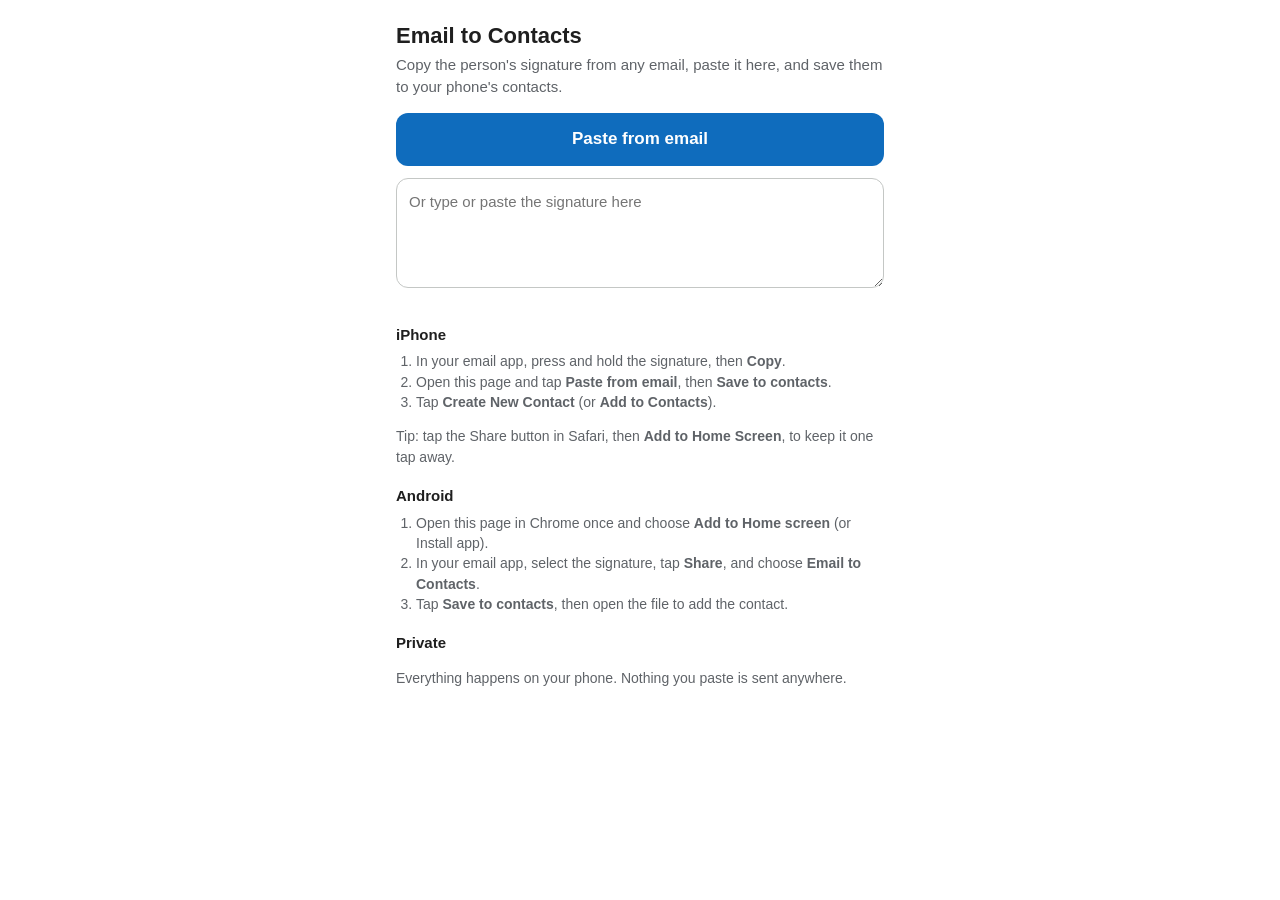
==== app/index.html @ 28438d2f "Email to Contacts phone web app: paste or share a signature, save to the phone's contacts Co-Authore" ====
<!doctype html>
<html lang="en">
<head>
  <meta charset="utf-8">
  <meta name="viewport" content="width=device-width, initial-scale=1, viewport-fit=cover">
  <title>Email to Contacts</title>
  <meta name="description" content="Copy a signature from any email and save the person to your phone's contacts.">
  <meta name="theme-color" content="#0f6cbd">
  <meta name="apple-mobile-web-app-capable" content="yes">
  <meta name="apple-mobile-web-app-title" content="To Contacts">
  <link rel="manifest" href="manifest.webmanifest">
  <link rel="icon" href="icon-192.png">
  <link rel="apple-touch-icon" href="icon-180.png">
  <style>
    :root { --text: #1f1f1f; --muted: #5f6368; --line: #c4c7c5; --accent: #0f6cbd; --bg: #ffffff; --soft: #f1f4f8; --error: #a4262c; }
    @media (prefers-color-scheme: dark) { :root { --text: #e8eaed; --muted: #b0b3b8; --line: #5f6368; --accent: #4f9bf0; --bg: #17181a; --soft: #24262a; --error: #f1707b; } }
    * { box-sizing: border-box; }
    body { margin: 0; background: var(--bg); color: var(--text); font: 17px/1.45 -apple-system, BlinkMacSystemFont, "Segoe UI", Roboto, sans-serif; }
    main { max-width: 520px; margin: 0 auto; padding: max(16px, env(safe-area-inset-top)) 16px 32px; }
    h1 { font-size: 22px; margin: 4px 0 2px; }
    .lead { color: var(--muted); margin: 0 0 16px; font-size: 15px; }
    button { font: inherit; font-weight: 600; border: 0; border-radius: 12px; padding: 14px 18px; width: 100%; cursor: pointer; }
    .primary { background: var(--accent); color: #fff; }
    .secondary { background: var(--soft); color: var(--text); }
    .row { display: flex; gap: 10px; margin-bottom: 12px; }
    textarea { width: 100%; min-height: 110px; font: inherit; font-size: 15px; padding: 12px; border: 1px solid var(--line); border-radius: 12px; background: var(--bg); color: var(--text); }
    label { display: block; font-size: 13px; color: var(--muted); margin: 12px 0 0; }
    input { display: block; width: 100%; font: inherit; padding: 12px; margin-top: 4px; border: 1px solid var(--line); border-radius: 10px; background: var(--bg); color: var(--text); }
    .card { margin-top: 18px; padding: 4px 0 0; }
    .status { margin: 12px 0 0; color: var(--muted); font-size: 15px; }
    .status.error { color: var(--error); }
    .help { margin-top: 28px; font-size: 14px; color: var(--muted); }
    .help h2 { font-size: 15px; color: var(--text); margin: 18px 0 6px; }
    .help ol { padding-left: 20px; margin: 0; }
    [hidden] { display: none !important; }
  </style>
</head>
<body>
  <main>
    <h1>Email to Contacts</h1>
    <p class="lead">Copy the person's signature from any email, paste it here, and save them to your phone's contacts.</p>

    <div class="row">
      <button id="paste" class="primary" type="button">Paste from email</button>
    </div>
    <textarea id="text" placeholder="Or type or paste the signature here" aria-label="Email text"></textarea>

    <form id="card" class="card" hidden>
      <label>Name <input id="name" autocomplete="off"></label>
      <label>Mobile / phone <input id="phone" type="tel" autocomplete="off"></label>
      <label>Other phone <input id="phone2" type="tel" autocomplete="off"></label>
      <label>Email <input id="email" type="email" autocomplete="off"></label>
      <label>Job title <input id="title" autocomplete="off"></label>
      <label>Company <input id="company" autocomplete="off"></label>
      <p></p>
      <button id="save" class="primary" type="submit">Save to contacts</button>
      <p id="status" class="status" hidden></p>
      <button id="again" class="secondary" type="button" style="margin-top:12px">Start again</button>
    </form>

    <section class="help">
      <h2>iPhone</h2>
      <ol>
        <li>In your email app, press and hold the signature, then <strong>Copy</strong>.</li>
        <li>Open this page and tap <strong>Paste from email</strong>, then <strong>Save to contacts</strong>.</li>
        <li>Tap <strong>Create New Contact</strong> (or <strong>Add to Contacts</strong>).</li>
      </ol>
      <p>Tip: tap the Share button in Safari, then <strong>Add to Home Screen</strong>, to keep it one tap away.</p>
      <h2>Android</h2>
      <ol>
        <li>Open this page in Chrome once and choose <strong>Add to Home screen</strong> (or Install app).</li>
        <li>In your email app, select the signature, tap <strong>Share</strong>, and choose <strong>Email to Contacts</strong>.</li>
        <li>Tap <strong>Save to contacts</strong>, then open the file to add the contact.</li>
      </ol>
      <h2>Private</h2>
      <p>Everything happens on your phone. Nothing you paste is sent anywhere.</p>
    </section>
  </main>
  <script src="parser.js"></script>
  <script src="contact.js"></script>
  <script src="app.js"></script>
</body>
</html>
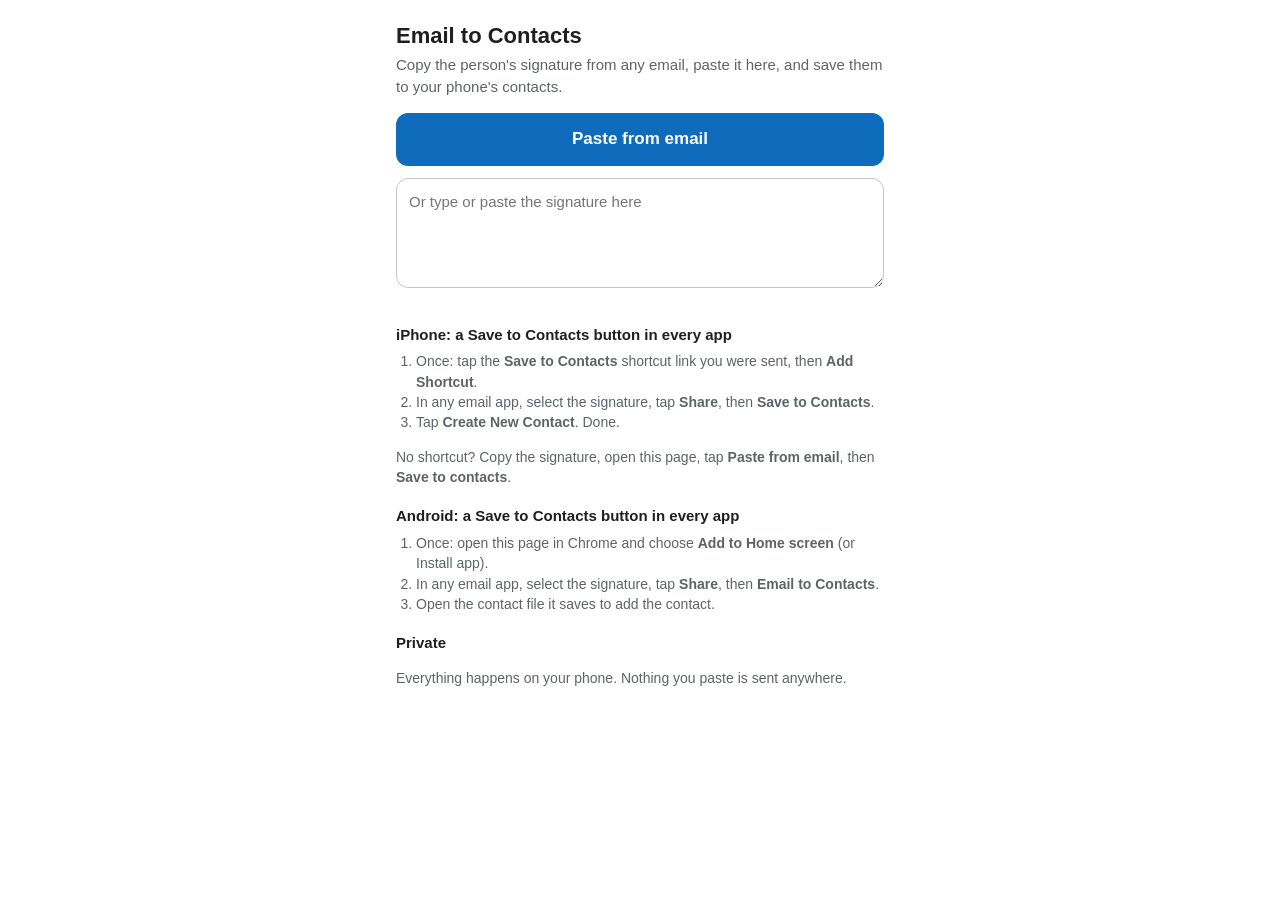
==== commit 9757eb4e: "Web app: save straight away when text arrives from the Share button (Android) or the iPhone Shortcut" ====
--- a/app/index.html
+++ b/app/index.html
@@ -59,18 +59,18 @@
     </form>
 
     <section class="help">
-      <h2>iPhone</h2>
+      <h2>iPhone: a Save to Contacts button in every app</h2>
       <ol>
-        <li>In your email app, press and hold the signature, then <strong>Copy</strong>.</li>
-        <li>Open this page and tap <strong>Paste from email</strong>, then <strong>Save to contacts</strong>.</li>
-        <li>Tap <strong>Create New Contact</strong> (or <strong>Add to Contacts</strong>).</li>
+        <li>Once: tap the <strong>Save to Contacts</strong> shortcut link you were sent, then <strong>Add Shortcut</strong>.</li>
+        <li>In any email app, select the signature, tap <strong>Share</strong>, then <strong>Save to Contacts</strong>.</li>
+        <li>Tap <strong>Create New Contact</strong>. Done.</li>
       </ol>
-      <p>Tip: tap the Share button in Safari, then <strong>Add to Home Screen</strong>, to keep it one tap away.</p>
-      <h2>Android</h2>
+      <p>No shortcut? Copy the signature, open this page, tap <strong>Paste from email</strong>, then <strong>Save to contacts</strong>.</p>
+      <h2>Android: a Save to Contacts button in every app</h2>
       <ol>
-        <li>Open this page in Chrome once and choose <strong>Add to Home screen</strong> (or Install app).</li>
-        <li>In your email app, select the signature, tap <strong>Share</strong>, and choose <strong>Email to Contacts</strong>.</li>
-        <li>Tap <strong>Save to contacts</strong>, then open the file to add the contact.</li>
+        <li>Once: open this page in Chrome and choose <strong>Add to Home screen</strong> (or Install app).</li>
+        <li>In any email app, select the signature, tap <strong>Share</strong>, then <strong>Email to Contacts</strong>.</li>
+        <li>Open the contact file it saves to add the contact.</li>
       </ol>
       <h2>Private</h2>
       <p>Everything happens on your phone. Nothing you paste is sent anywhere.</p>
